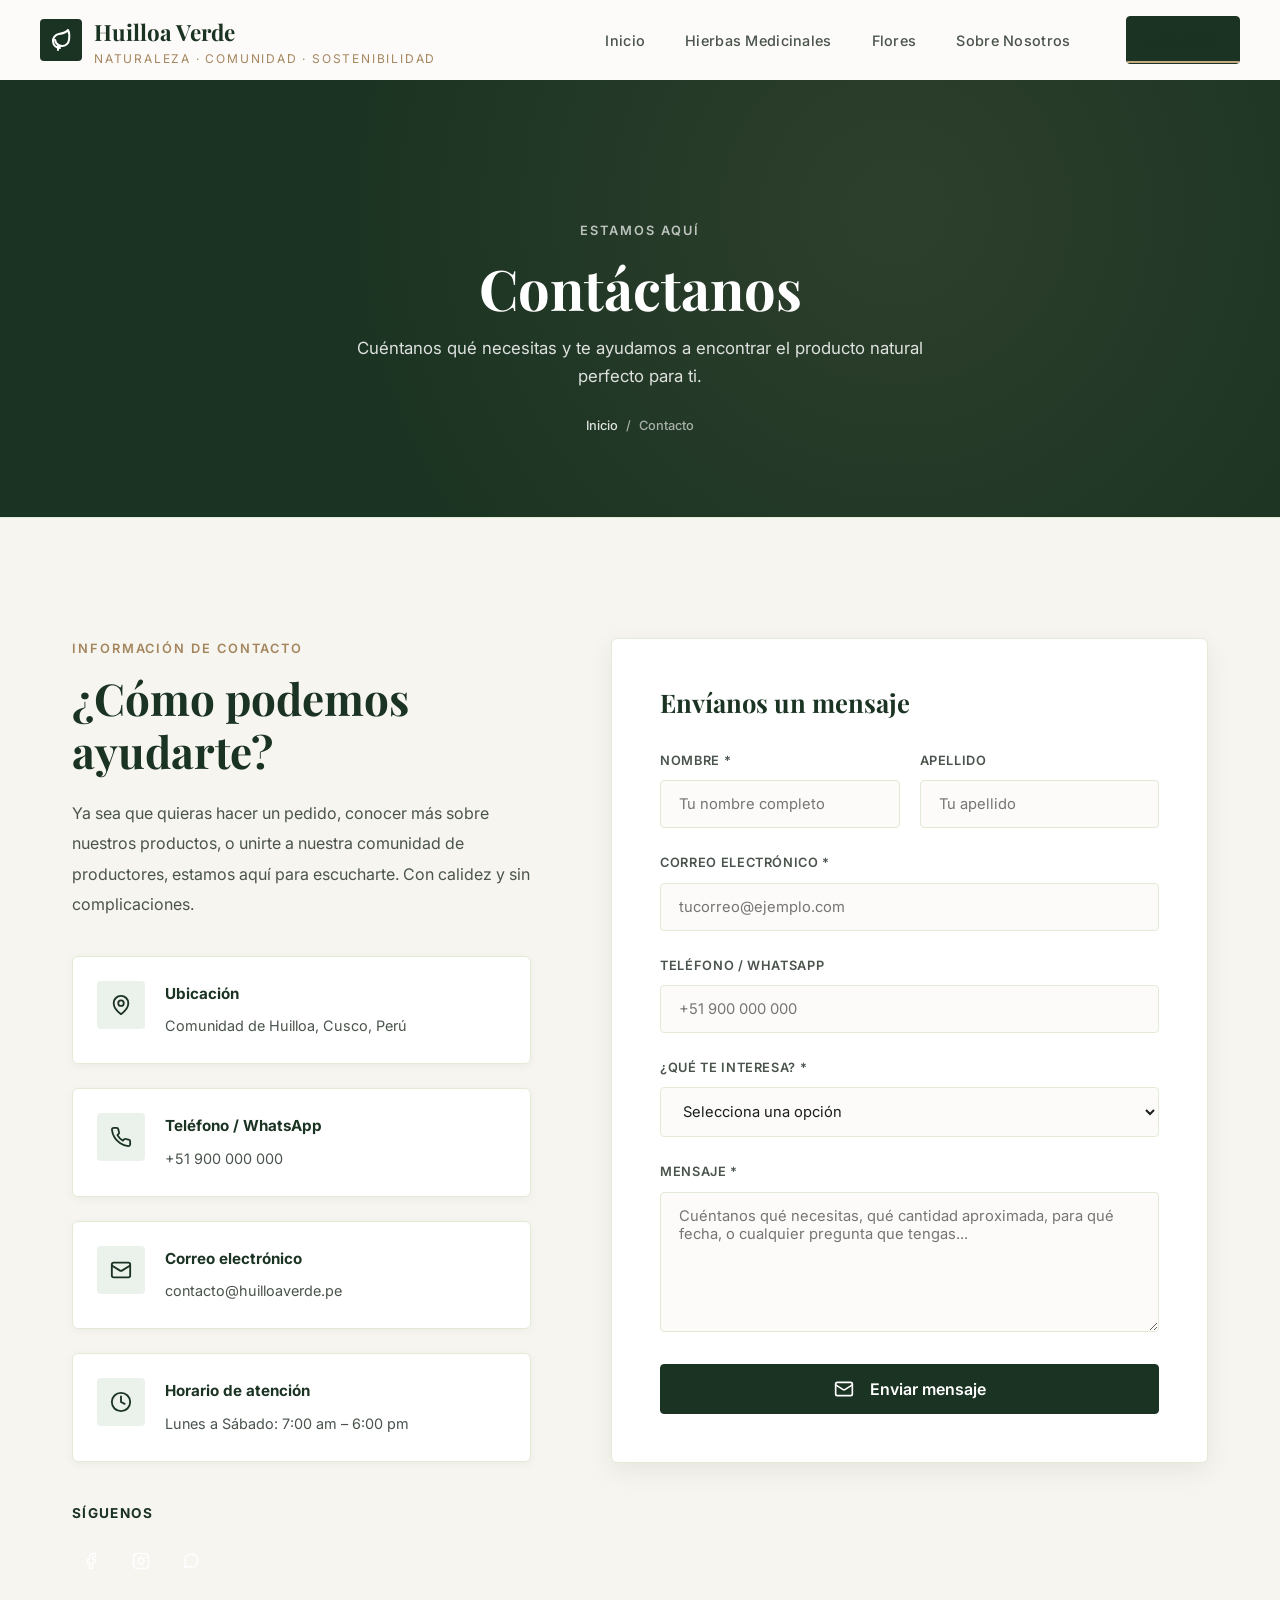
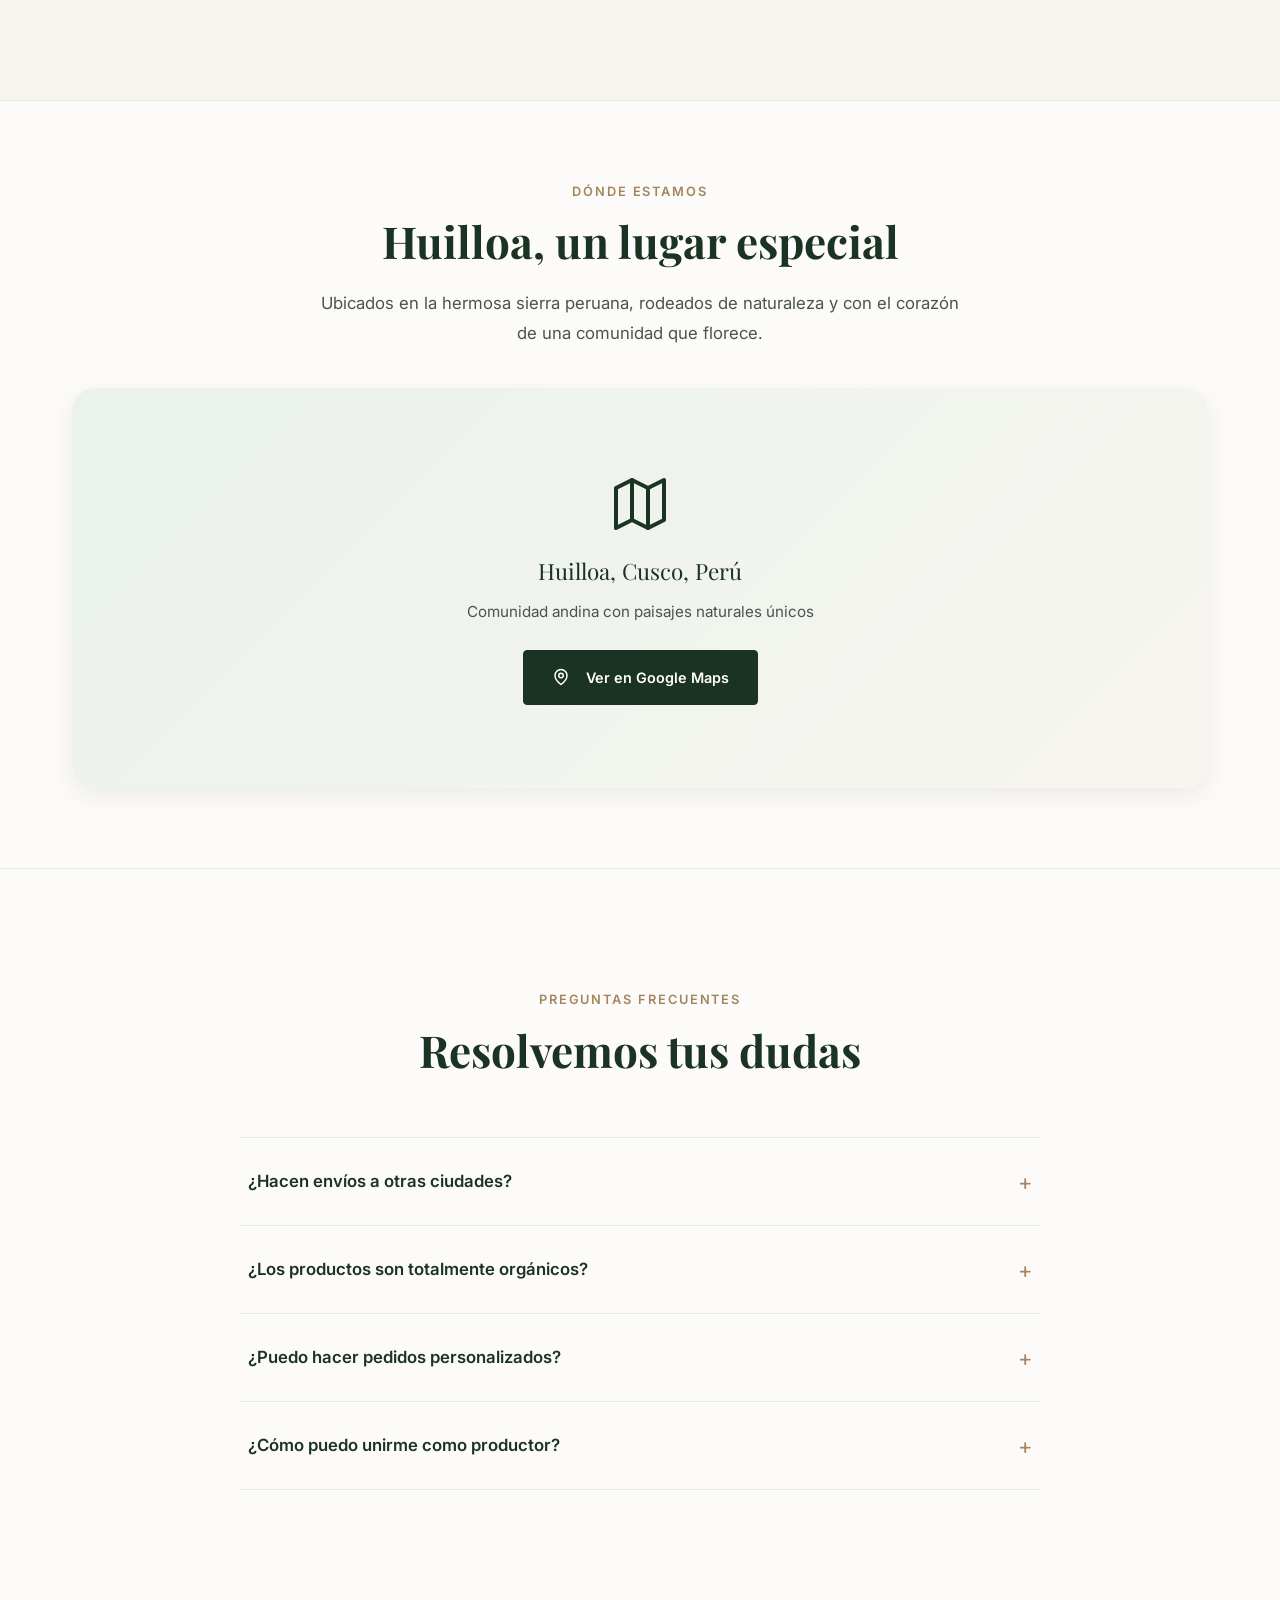
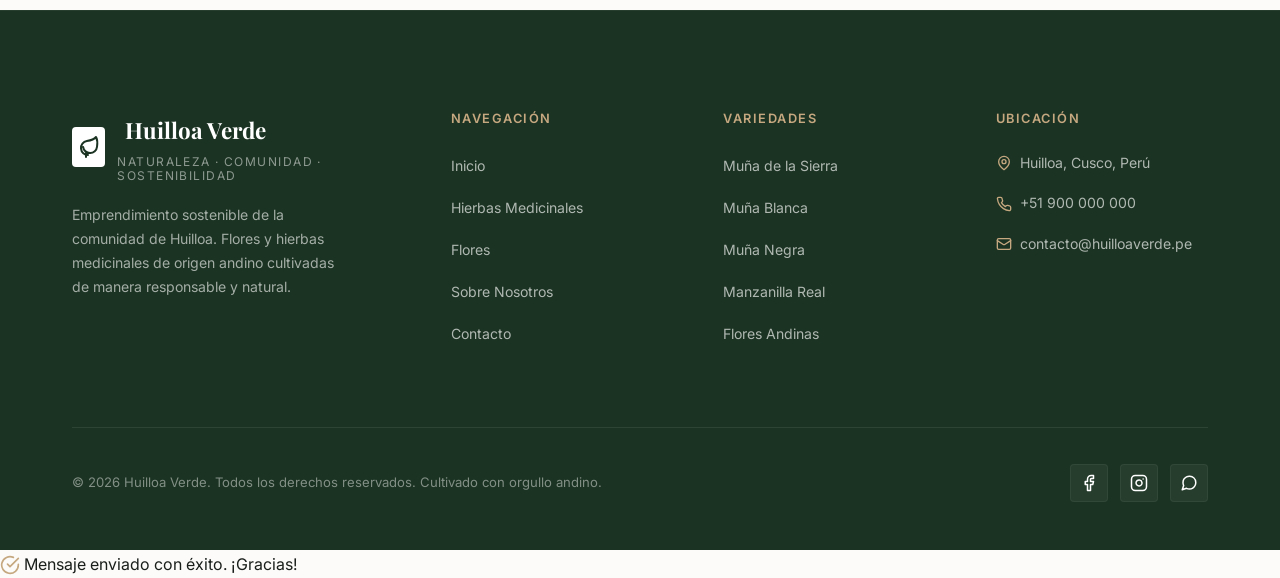
==== contacto.html @ 3f3f2d78 "Add files via upload" ====
<!DOCTYPE html>
<html lang="es">
<head>
  <meta charset="UTF-8">
  <meta name="viewport" content="width=device-width, initial-scale=1.0">
  <meta name="description" content="Contáctanos en Huilloa Verde. Realiza tu pedido de hierbas medicinales y flores frescas de la comunidad de Huilloa, Perú.">
  <title>Contacto | Huilloa Verde</title>
  <link rel="stylesheet" href="css/styles.css">
  <link rel="icon" href="data:image/svg+xml,<svg xmlns='http://www.w3.org/2000/svg' viewBox='0 0 24 24' fill='none' stroke='%231b3322' stroke-width='2' stroke-linecap='round' stroke-linejoin='round'><path d='M11 20A7 7 0 0 1 9.8 6.1C15.5 5 17 4.48 19 2c1 2 2 3.5 1 9.8a7 7 0 0 1-13.9.2'></path><path d='M9 22v-4h4'></path></svg>'>
  <style>
    .toast {
      position: fixed;
      bottom: 32px; right: 32px;
      background: var(--green-dark);
      color: white;
      padding: 16px 24px;
      border-radius: var(--radius-sm);
      box-shadow: var(--shadow-lg);
      font-weight: 700;
      z-index: 9999;
      transform: translateY(100px);
      opacity: 0;
      transition: all .4s cubic-bezier(.4,0,.2,1);
      display: flex;
      align-items: center;
      gap: 12px;
    }
    .toast.show { transform: translateY(0); opacity: 1; }
  </style>
</head>
<body>

  <!-- NAVBAR -->
  <nav class="navbar" id="navbar">
    <div class="nav-inner">
      <a href="index.html" class="nav-logo">
        <div class="logo-icon"><svg class="icon-svg" viewBox="0 0 24 24"><path d="M11 20A7 7 0 0 1 9.8 6.1C15.5 5 17 4.48 19 2c1 2 2 3.5 1 9.8a7 7 0 0 1-13.9.2"></path><path d="M9 22v-4h4"></path></svg></div>
        <div>
          <span class="logo-text">Huilloa Verde</span>
          <span class="logo-sub">Naturaleza · Comunidad · Sostenibilidad</span>
        </div>
      </a>
      <ul class="nav-links">
        <li><a href="index.html">Inicio</a></li>
        <li><a href="hierbas.html">Hierbas Medicinales</a></li>
        <li><a href="flores.html">Flores</a></li>
        <li><a href="nosotros.html">Sobre Nosotros</a></li>
        <li><a href="contacto.html" class="btn btn-primary nav-cta active">Contactar</a></li>
      </ul>
      <button class="hamburger" id="hamburger" aria-label="Abrir menú">
        <span></span><span></span><span></span>
      </button>
    </div>
  </nav>
  <div class="mobile-menu" id="mobileMenu">
    <a href="index.html" onclick="closeMobile()">Inicio</a>
    <a href="hierbas.html" onclick="closeMobile()">Hierbas Medicinales</a>
    <a href="flores.html" onclick="closeMobile()">Flores</a>
    <a href="nosotros.html" onclick="closeMobile()">Sobre Nosotros</a>
    <a href="contacto.html" onclick="closeMobile()">Contactar</a>
  </div>

  <!-- PAGE HERO -->
  <section class="page-hero">
    <div class="page-hero-content container">
      <span class="section-label" style="color:rgba(255,255,255,.7);justify-content:center;display:flex;">Estamos aquí</span>
      <h1>Contáctanos</h1>
      <p>Cuéntanos qué necesitas y te ayudamos a encontrar el producto natural perfecto para ti.</p>
      <div class="breadcrumb">
        <a href="index.html">Inicio</a>
        <span>/</span>
        <span>Contacto</span>
      </div>
    </div>
  </section>

  <!-- CONTACT -->
  <section class="contact-section">
    <div class="container">
      <div class="contact-grid">

        <!-- INFO -->
        <div class="fade-left">
          <span class="section-label">Información de contacto</span>
          <h2 class="section-title">¿Cómo podemos ayudarte?</h2>
          <p style="color:var(--text-mid);line-height:1.9;margin-bottom:36px;">Ya sea que quieras hacer un pedido, conocer más sobre nuestros productos, o unirte a nuestra comunidad de productores, estamos aquí para escucharte. Con calidez y sin complicaciones.</p>

          <div class="contact-items">
            <div class="contact-item">
              <div class="contact-item-icon">
                <svg class="icon-svg" viewBox="0 0 24 24" style="color: var(--green-dark);"><path d="M20 10c0 6-8 12-8 12s-8-6-8-12a8 8 0 0 1 16 0Z"></path><circle cx="12" cy="10" r="3"></circle></svg>
              </div>
              <div class="contact-item-text">
                <strong>Ubicación</strong>
                <span>Comunidad de Huilloa, Cusco, Perú</span>
              </div>
            </div>
            <div class="contact-item">
              <div class="contact-item-icon">
                <svg class="icon-svg" viewBox="0 0 24 24" style="color: var(--green-dark);"><path d="M22 16.92v3a2 2 0 0 1-2.18 2 19.79 19.79 0 0 1-8.63-3.07 19.5 19.5 0 0 1-6-6 19.79 19.79 0 0 1-3.07-8.67A2 2 0 0 1 4.11 2h3a2 2 0 0 1 2 1.72 12.84 12.84 0 0 0 .7 2.81 2 2 0 0 1-.45 2.11L8.09 9.91a16 16 0 0 0 6 6l1.27-1.27a2 2 0 0 1 2.11-.45 12.84 12.84 0 0 0 2.81.7A2 2 0 0 1 22 16.92z"></path></svg>
              </div>
              <div class="contact-item-text">
                <strong>Teléfono / WhatsApp</strong>
                <span>+51 900 000 000</span>
              </div>
            </div>
            <div class="contact-item">
              <div class="contact-item-icon">
                <svg class="icon-svg" viewBox="0 0 24 24" style="color: var(--green-dark);"><rect width="20" height="16" x="2" y="4" rx="2"></rect><path d="m22 7-8.97 5.7a1.94 1.94 0 0 1-2.06 0L2 7"></path></svg>
              </div>
              <div class="contact-item-text">
                <strong>Correo electrónico</strong>
                <span>contacto@huilloaverde.pe</span>
              </div>
            </div>
            <div class="contact-item">
              <div class="contact-item-icon">
                <svg class="icon-svg" viewBox="0 0 24 24" style="color: var(--green-dark);"><circle cx="12" cy="12" r="10"></circle><polyline points="12 6 12 12 16 14"></polyline></svg>
              </div>
              <div class="contact-item-text">
                <strong>Horario de atención</strong>
                <span>Lunes a Sábado: 7:00 am – 6:00 pm</span>
              </div>
            </div>
          </div>

          <!-- Social Media -->
          <div style="margin-top:40px;">
            <p style="font-weight:700;font-size:.85rem;letter-spacing:.1em;text-transform:uppercase;color:var(--green-dark);margin-bottom:16px;">Síguenos</p>
            <div style="display:flex;gap:12px;">
              <a href="#" class="social-btn" aria-label="Facebook">
                <svg class="icon-svg" viewBox="0 0 24 24"><path d="M18 2h-3a5 5 0 0 0-5 5v3H7v4h3v8h4v-8h3l1-4h-4V7a1 1 0 0 1 1-1h3z"></path></svg>
              </a>
              <a href="#" class="social-btn" aria-label="Instagram">
                <svg class="icon-svg" viewBox="0 0 24 24"><rect width="20" height="20" x="2" y="2" rx="5" ry="5"></rect><path d="M16 11.37A4 4 0 1 1 12.63 8 4 4 0 0 1 16 11.37z"></path><line x1="17.5" x2="17.51" y1="6.5" y2="6.5"></line></svg>
              </a>
              <a href="#" class="social-btn" aria-label="WhatsApp">
                <svg class="icon-svg" viewBox="0 0 24 24"><path d="M21 11.5a8.38 8.38 0 0 1-.9 3.8 8.5 8.5 0 0 1-7.6 4.7 8.38 8.38 0 0 1-3.8-.9L3 21l1.9-5.7a8.38 8.38 0 0 1-.9-3.8 8.5 8.5 0 0 1 4.7-7.6 8.38 8.38 0 0 1 3.8-.9h.5a8.48 8.48 0 0 1 8 8v.5z"></path></svg>
              </a>
            </div>
          </div>
        </div>

        <!-- FORM -->
        <div class="contact-form fade-right">
          <h3>Envíanos un mensaje</h3>
          <form id="contactForm" novalidate>
            <div class="form-row">
              <div class="form-group">
                <label for="nombre">Nombre *</label>
                <input type="text" id="nombre" name="nombre" placeholder="Tu nombre completo" required>
              </div>
              <div class="form-group">
                <label for="apellido">Apellido</label>
                <input type="text" id="apellido" name="apellido" placeholder="Tu apellido">
              </div>
            </div>
            <div class="form-group">
              <label for="email">Correo electrónico *</label>
              <input type="email" id="email" name="email" placeholder="tucorreo@ejemplo.com" required>
            </div>
            <div class="form-group">
              <label for="telefono">Teléfono / WhatsApp</label>
              <input type="tel" id="telefono" name="telefono" placeholder="+51 900 000 000">
            </div>
            <div class="form-group">
              <label for="interes">¿Qué te interesa? *</label>
              <select id="interes" name="interes" required>
                <option value="">Selecciona una opción</option>
                <option value="hierbas">Hierbas Medicinales</option>
                <option value="flores">Flores Frescas</option>
                <option value="ambos">Hierbas y Flores</option>
                <option value="comunidad">Unirme como productor</option>
                <option value="otro">Otro</option>
              </select>
            </div>
            <div class="form-group">
              <label for="mensaje">Mensaje *</label>
              <textarea id="mensaje" name="mensaje" placeholder="Cuéntanos qué necesitas, qué cantidad aproximada, para qué fecha, o cualquier pregunta que tengas..." required></textarea>
            </div>
            <button type="submit" class="btn btn-primary" id="submitBtn" style="width:100%;justify-content:center;font-size:1rem;gap:8px;">
              <svg class="icon-svg" viewBox="0 0 24 24" style="width:20px;height:20px;color:currentColor;"><rect width="20" height="16" x="2" y="4" rx="2"></rect><path d="m22 7-8.97 5.7a1.94 1.94 0 0 1-2.06 0L2 7"></path></svg>
              <span id="btnText">Enviar mensaje</span>
            </button>
          </form>
        </div>
      </div>
    </div>
  </section>

  <!-- MAP SECTION -->
  <section style="padding:80px 0;background:var(--cream);border-bottom:1px solid var(--border-light);">
    <div class="container">
      <div class="text-center fade-up" style="margin-bottom:40px;">
        <span class="section-label">Dónde estamos</span>
        <h2 class="section-title">Huilloa, un lugar especial</h2>
        <p class="section-subtitle">Ubicados en la hermosa sierra peruana, rodeados de naturaleza y con el corazón de una comunidad que florece.</p>
      </div>
      <div style="border-radius:var(--radius-lg);overflow:hidden;box-shadow:var(--shadow-md);position:relative;" class="fade-up">
        <div style="background:linear-gradient(135deg,var(--green-pale),var(--beige));height:400px;display:flex;align-items:center;justify-content:center;flex-direction:column;gap:16px;">
          <div style="color:var(--green-dark);display:flex;align-items:center;justify-content:center;">
            <svg class="icon-svg" viewBox="0 0 24 24" style="width:64px;height:64px;stroke-width:1.5;"><polygon points="3 6 9 3 15 6 21 3 21 18 15 21 9 18 3 21"></polygon><line x1="9" x2="9" y1="3" y2="18"></line><line x1="15" x2="15" y1="6" y2="21"></line></svg>
          </div>
          <div style="text-align:center;">
            <p style="font-family:'Playfair Display',serif;font-size:1.4rem;color:var(--green-dark);margin-bottom:8px;">Huilloa, Cusco, Perú</p>
            <p style="color:var(--text-mid);font-size:.95rem;">Comunidad andina con paisajes naturales únicos</p>
          </div>
          <a href="https://maps.google.com/?q=Huilloa+Peru" target="_blank" rel="noopener noreferrer" class="btn btn-primary" style="margin-top:8px;gap:8px;">
            <svg class="icon-svg" viewBox="0 0 24 24" style="width:18px;height:18px;"><path d="M20 10c0 6-8 12-8 12s-8-6-8-12a8 8 0 0 1 16 0Z"></path><circle cx="12" cy="10" r="3"></circle></svg>
            <span>Ver en Google Maps</span>
          </a>
        </div>
      </div>
    </div>
  </section>

  <!-- FAQ ACCORDION -->
  <section class="faq-section" id="faq">
    <div class="container">
      <div class="text-center fade-up">
        <span class="section-label">Preguntas frecuentes</span>
        <h2 class="section-title">Resolvemos tus dudas</h2>
      </div>
      <div class="faq-container">
        <details class="faq-item fade-up delay-1">
          <summary>¿Hacen envíos a otras ciudades?</summary>
          <div class="faq-content">
            <p>Sí, realizamos envíos a las principales ciudades del país. Los tiempos y costos de envío varían según la ubicación. Contáctanos para coordinar.</p>
          </div>
        </details>
        <details class="faq-item fade-up delay-2">
          <summary>¿Los productos son totalmente orgánicos?</summary>
          <div class="faq-content">
            <p>Todos nuestros productos se cultivan sin pesticidas ni agroquímicos. Usamos métodos artesanales y naturales, siguiendo las tradiciones andinas.</p>
          </div>
        </details>
        <details class="faq-item fade-up delay-3">
          <summary>¿Puedo hacer pedidos personalizados?</summary>
          <div class="faq-content">
            <p>¡Por supuesto! Podemos preparar combinaciones especiales de hierbas o arreglos florales a pedido. Solo escríbenos con tiempo suficiente y lo coordinamos.</p>
          </div>
        </details>
        <details class="faq-item fade-up delay-1">
          <summary>¿Cómo puedo unirme como productor?</summary>
          <div class="faq-content">
            <p>Si eres de Huilloa o comunidades cercanas y deseas unirte, contáctanos a través del formulario o por WhatsApp. Siempre estamos abiertos a crecer en comunidad.</p>
          </div>
        </details>
      </div>
    </div>
  </section>

  <!-- ===== FOOTER ===== -->
  <footer>
    <div class="container">
      <div class="footer-grid">
        <div class="footer-brand">
          <div class="nav-logo">
            <div class="logo-icon"><svg class="icon-svg" viewBox="0 0 24 24"><path d="M11 20A7 7 0 0 1 9.8 6.1C15.5 5 17 4.48 19 2c1 2 2 3.5 1 9.8a7 7 0 0 1-13.9.2"></path><path d="M9 22v-4h4"></path></svg></div>
            <div>
              <span class="logo-text">Huilloa Verde</span>
              <span class="logo-sub">Naturaleza · Comunidad · Sostenibilidad</span>
            </div>
          </div>
          <p>Emprendimiento sostenible de la comunidad de Huilloa. Flores y hierbas medicinales de origen andino cultivadas de manera responsable y natural.</p>
        </div>
        <div class="footer-col">
          <h4>Navegación</h4>
          <ul>
            <li><a href="index.html">Inicio</a></li>
            <li><a href="hierbas.html">Hierbas Medicinales</a></li>
            <li><a href="flores.html">Flores</a></li>
            <li><a href="nosotros.html">Sobre Nosotros</a></li>
            <li><a href="contacto.html">Contacto</a></li>
          </ul>
        </div>
        <div class="footer-col">
          <h4>Variedades</h4>
          <ul>
            <li><a href="hierbas.html">Muña de la Sierra</a></li>
            <li><a href="hierbas.html">Muña Blanca</a></li>
            <li><a href="hierbas.html">Muña Negra</a></li>
            <li><a href="hierbas.html">Manzanilla Real</a></li>
            <li><a href="flores.html">Flores Andinas</a></li>
          </ul>
        </div>
        <div class="footer-col">
          <h4>Ubicación</h4>
          <ul style="gap: 16px;">
            <li style="display: flex; align-items: center; gap: 8px;"><svg class="icon-svg" viewBox="0 0 24 24" style="width:16px;height:16px;color:var(--gold);"><path d="M20 10c0 6-8 12-8 12s-8-6-8-12a8 8 0 0 1 16 0Z"></path><circle cx="12" cy="10" r="3"></circle></svg> <a href="#">Huilloa, Cusco, Perú</a></li>
            <li style="display: flex; align-items: center; gap: 8px;"><svg class="icon-svg" viewBox="0 0 24 24" style="width:16px;height:16px;color:var(--gold);"><path d="M22 16.92v3a2 2 0 0 1-2.18 2 19.79 19.79 0 0 1-8.63-3.07 19.5 19.5 0 0 1-6-6 19.79 19.79 0 0 1-3.07-8.67A2 2 0 0 1 4.11 2h3a2 2 0 0 1 2 1.72 12.84 12.84 0 0 0 .7 2.81 2 2 0 0 1-.45 2.11L8.09 9.91a16 16 0 0 0 6 6l1.27-1.27a2 2 0 0 1 2.11-.45 12.84 12.84 0 0 0 2.81.7A2 2 0 0 1 22 16.92z"></path></svg> <a href="tel:+51900000000">+51 900 000 000</a></li>
            <li style="display: flex; align-items: center; gap: 8px;"><svg class="icon-svg" viewBox="0 0 24 24" style="width:16px;height:16px;color:var(--gold);"><rect width="20" height="16" x="2" y="4" rx="2"></rect><path d="m22 7-8.97 5.7a1.94 1.94 0 0 1-2.06 0L2 7"></path></svg> <a href="mailto:contacto@huilloaverde.pe">contacto@huilloaverde.pe</a></li>
          </ul>
        </div>
      </div>
      <div class="footer-bottom">
        <p>© 2026 Huilloa Verde. Todos los derechos reservados. Cultivado con orgullo andino.</p>
        <div class="footer-social">
          <a href="#" class="social-btn" aria-label="Facebook">
            <svg class="icon-svg" viewBox="0 0 24 24"><path d="M18 2h-3a5 5 0 0 0-5 5v3H7v4h3v8h4v-8h3l1-4h-4V7a1 1 0 0 1 1-1h3z"></path></svg>
          </a>
          <a href="#" class="social-btn" aria-label="Instagram">
            <svg class="icon-svg" viewBox="0 0 24 24"><rect width="20" height="20" x="2" y="2" rx="5" ry="5"></rect><path d="M16 11.37A4 4 0 1 1 12.63 8 4 4 0 0 1 16 11.37z"></path><line x1="17.5" x2="17.51" y1="6.5" y2="6.5"></line></svg>
          </a>
          <a href="#" class="social-btn" aria-label="WhatsApp">
            <svg class="icon-svg" viewBox="0 0 24 24"><path d="M21 11.5a8.38 8.38 0 0 1-.9 3.8 8.5 8.5 0 0 1-7.6 4.7 8.38 8.38 0 0 1-3.8-.9L3 21l1.9-5.7a8.38 8.38 0 0 1-.9-3.8 8.5 8.5 0 0 1 4.7-7.6 8.38 8.38 0 0 1 3.8-.9h.5a8.48 8.48 0 0 1 8 8v.5z"></path></svg>
          </a>
        </div>
      </div>
    </div>
  </footer>

  <!-- Toast notification -->
  <div class="toast" id="toast">
    <svg class="icon-svg" viewBox="0 0 24 24" style="width:20px;height:20px;color:var(--gold);"><path d="M22 11.08V12a10 10 0 1 1-5.93-9.14"></path><polyline points="22 4 12 14.01 9 11.01"></polyline></svg>
    <span>Mensaje enviado con éxito. ¡Gracias!</span>
  </div>

  <script src="js/main.js"></script>
</body>
</html>
---- css/styles.css ----
/* =============================
   HUILLOA VERDE - GLOBAL STYLES
   ============================= */

@import url('https://fonts.googleapis.com/css2?family=Playfair+Display:ital,wght@0,400;0,600;0,700;1,400&family=Inter:wght@300;400;500;600;700&family=Dancing+Script:wght@600&display=swap');

/* ---------- VARIABLES ---------- */
:root {
  --green-dark:    #1b3322; /* Verde Bosque Andino Profundo */
  --green-mid:     #2c5234; /* Verde Orgánico */
  --green-light:   #497c55; /* Verde Suave */
  --green-pale:    #eaf2eb; /* Fondo de Acentos */
  --gold:          #c5a880; /* Dorado Premium */
  --gold-dark:     #a4865e;
  --beige:         #f7f5f0; /* Fondo Natural */
  --cream:         #fdfbf9; /* Fondo Principal */
  --white:         #ffffff;
  --text-dark:     #1a1f1b; /* Texto Principal */
  --text-mid:      #4a544c; /* Texto Secundario */
  --text-light:    #7b877e;
  --border-light:  #e3ebd7; /* Bordes finos y sutiles */
  --shadow-sm:     0 2px 8px rgba(27,51,34,.05);
  --shadow-md:     0 8px 24px rgba(27,51,34,.08);
  --shadow-lg:     0 16px 40px rgba(27,51,34,.12);
  --radius-sm:     6px;
  --radius-md:     12px;
  --radius-lg:     24px;
  --transition:    all .3s cubic-bezier(.25,.8,.25,1);
}

/* ---------- RESET ---------- */
*, *::before, *::after { box-sizing: border-box; margin: 0; padding: 0; }
html { scroll-behavior: smooth; }
body {
  font-family: 'Inter', sans-serif;
  color: var(--text-dark);
  background: var(--cream);
  line-height: 1.75;
  overflow-x: hidden;
  -webkit-font-smoothing: antialiased;
}
img { max-width: 100%; height: auto; display: block; }
a { text-decoration: none; color: inherit; }
ul { list-style: none; }

/* ---------- TYPOGRAPHY ---------- */
h1, h2, h3, h4 {
  font-family: 'Playfair Display', serif;
  font-weight: 700;
  line-height: 1.2;
  color: var(--green-dark);
}
.script { font-family: 'Dancing Script', cursive; }

/* ---------- UTILITY ---------- */
.container {
  max-width: 1200px;
  margin: 0 auto;
  padding: 0 32px;
}
.section-label {
  font-family: 'Inter', sans-serif;
  font-weight: 600;
  font-size: .8rem;
  letter-spacing: .15em;
  text-transform: uppercase;
  color: var(--gold-dark);
  display: block;
  margin-bottom: 12px;
}
.section-title {
  font-size: clamp(2rem, 3.8vw, 2.75rem);
  color: var(--green-dark);
  margin-bottom: 20px;
  font-weight: 700;
}
.section-subtitle {
  font-size: 1.05rem;
  color: var(--text-mid);
  max-width: 650px;
  line-height: 1.8;
}
.text-center { text-align: center; }
.text-center .section-subtitle { margin: 0 auto; }

/* ---- BUTTONS ---- */
.btn {
  display: inline-flex;
  align-items: center;
  gap: 10px;
  padding: 14px 28px;
  border-radius: 4px; /* Botones más rectangulares y profesionales estilo jw.org y marcas premium */
  font-family: 'Inter', sans-serif;
  font-weight: 600;
  font-size: .9rem;
  cursor: pointer;
  border: none;
  transition: var(--transition);
}
.btn-primary {
  background: var(--green-dark);
  color: var(--white);
  border: 1px solid var(--green-dark);
}
.btn-primary:hover {
  background: var(--green-mid);
  border-color: var(--green-mid);
  transform: translateY(-1px);
  box-shadow: var(--shadow-md);
}
.btn-outline {
  background: transparent;
  color: var(--green-dark);
  border: 1.5px solid var(--green-dark);
}
.btn-outline:hover {
  background: var(--green-dark);
  color: var(--white);
  transform: translateY(-1px);
}
.btn-earth {
  background: var(--gold);
  color: var(--white);
  border: 1px solid var(--gold);
}
.btn-earth:hover {
  background: var(--gold-dark);
  border-color: var(--gold-dark);
  transform: translateY(-1px);
  box-shadow: var(--shadow-md);
}

/* ---- NAVBAR ---- */
.navbar {
  position: fixed;
  top: 0; left: 0; right: 0;
  z-index: 1000;
  padding: 0 32px;
  background: var(--white);
  border-bottom: 1px solid var(--border-light);
  transition: var(--transition);
}
.navbar.scrolled {
  background: rgba(255,255,255,.98);
  backdrop-filter: blur(12px);
  box-shadow: var(--shadow-sm);
}
.nav-inner {
  max-width: 1200px;
  margin: 0 auto;
  display: flex;
  align-items: center;
  justify-content: space-between;
  height: 80px;
}
.nav-logo {
  display: flex;
  align-items: center;
  gap: 12px;
}
.nav-logo .logo-icon {
  width: 42px;
  height: 42px;
  background: var(--green-dark);
  border-radius: 4px; /* Logotipo institucional cuadrado estilizado */
  display: flex;
  align-items: center;
  justify-content: center;
  font-size: 1.25rem;
  color: var(--white);
}
.nav-logo .logo-text {
  font-family: 'Playfair Display', serif;
  font-size: 1.4rem;
  color: var(--green-dark);
  font-weight: 700;
}
.nav-logo .logo-sub {
  font-family: 'Inter', sans-serif;
  font-size: .75rem;
  color: var(--gold-dark);
  letter-spacing: .15em;
  text-transform: uppercase;
  display: block;
  line-height: 1.2;
}
.nav-links {
  display: flex;
  gap: 40px;
  align-items: center;
}
.nav-links a {
  font-weight: 500;
  font-size: .9rem;
  letter-spacing: .02em;
  color: var(--text-mid);
  position: relative;
  transition: var(--transition);
  padding: 8px 0;
}
.nav-links a::after {
  content: '';
  position: absolute;
  bottom: 0; left: 0;
  width: 0; height: 2px;
  background: var(--gold);
  transition: width .25s ease;
}
.nav-links a:hover, .nav-links a.active { color: var(--green-dark); }
.nav-links a:hover::after, .nav-links a.active::after { width: 100%; }
.nav-cta {
  margin-left: 16px;
  padding: 10px 20px !important;
  border-radius: 4px !important;
}

/* Hamburger */
.hamburger {
  display: none;
  flex-direction: column;
  gap: 6px;
  cursor: pointer;
  padding: 8px;
  background: none;
  border: none;
}
.hamburger span {
  width: 24px; height: 2px;
  background: var(--green-dark);
  border-radius: 1px;
  transition: var(--transition);
  display: block;
}
.hamburger.open span:nth-child(1) { transform: rotate(45deg) translate(5px, 5px); }
.hamburger.open span:nth-child(2) { opacity: 0; }
.hamburger.open span:nth-child(3) { transform: rotate(-45deg) translate(6px, -6px); }

/* Mobile menu */
.mobile-menu {
  display: none;
  position: fixed;
  top: 80px; left: 0; right: 0; bottom: 0;
  z-index: 999;
  background: var(--white);
  border-top: 1px solid var(--border-light);
  flex-direction: column;
  align-items: center;
  justify-content: flex-start;
  padding-top: 60px;
  gap: 32px;
}
.mobile-menu.open { display: flex; }
.mobile-menu a {
  font-family: 'Playfair Display', serif;
  font-size: 1.8rem;
  color: var(--green-dark);
  font-weight: 700;
  transition: var(--transition);
}
.mobile-menu a:hover { color: var(--gold); }

/* ---- HERO ---- */
.hero {
  min-height: 90vh;
  position: relative;
  display: flex;
  align-items: center;
  overflow: hidden;
  padding-top: 80px;
}
.hero-bg {
  position: absolute;
  inset: 0;
  background-image: url('../img/hero_flowers_1779220519580.png');
  background-size: cover;
  background-position: center;
  z-index: 0;
}
.hero-overlay {
  position: absolute;
  inset: 0;
  background: linear-gradient(
    90deg,
    rgba(27,51,34,.9) 0%,
    rgba(27,51,34,.7) 50%,
    rgba(27,51,34,.4) 100%
  );
  z-index: 1;
}
.hero-content {
  position: relative;
  z-index: 2;
  max-width: 680px;
  padding: 80px 24px;
  margin: 0 auto 0 calc((100vw - 1200px) / 2 + 32px);
}
.hero-badge {
  display: inline-flex;
  align-items: center;
  gap: 8px;
  background: rgba(255,255,255,.1);
  backdrop-filter: blur(8px);
  border: 1px solid rgba(255,255,255,.2);
  border-radius: 4px; /* Bordes rectos estilizados */
  padding: 8px 16px;
  font-size: .75rem;
  font-weight: 600;
  letter-spacing: .15em;
  text-transform: uppercase;
  color: var(--white);
  margin-bottom: 24px;
}
.hero-title {
  font-size: clamp(2.5rem, 5.5vw, 4rem);
  color: var(--white);
  margin-bottom: 24px;
  font-weight: 700;
  line-height: 1.15;
}
.hero-title em { font-style: italic; color: var(--gold); }
.hero-desc {
  font-size: 1.1rem;
  color: rgba(255,255,255,.9);
  margin-bottom: 36px;
  max-width: 520px;
  line-height: 1.8;
}
.hero-actions { display: flex; gap: 16px; flex-wrap: wrap; }
.hero-scroll {
  position: absolute;
  bottom: 32px; left: 50%;
  transform: translateX(-50%);
  z-index: 2;
  display: flex;
  flex-direction: column;
  align-items: center;
  gap: 8px;
  color: rgba(255,255,255,.6);
  font-size: .75rem;
  letter-spacing: .15em;
  text-transform: uppercase;
  animation: bounce 2s infinite;
}
.hero-scroll::after {
  content: '';
  width: 1px;
  height: 40px;
  background: linear-gradient(to bottom, rgba(255,255,255,.6), transparent);
}
@keyframes bounce {
  0%, 100% { transform: translateX(-50%) translateY(0); }
  50% { transform: translateX(-50%) translateY(6px); }
}

/* ---- FEATURE CARDS (Home) ---- */
.features {
  padding: 120px 0;
  background: var(--cream);
}
.features-grid {
  display: grid;
  grid-template-columns: repeat(3, 1fr);
  gap: 32px;
  margin-top: 60px;
}
.feature-card {
  background: var(--white);
  border-radius: var(--radius-sm);
  padding: 48px 36px;
  border: 1px solid var(--border-light);
  box-shadow: var(--shadow-sm);
  transition: var(--transition);
  position: relative;
  overflow: hidden;
  cursor: pointer;
}
.feature-card::before {
  content: '';
  position: absolute;
  top: 0; left: 0; right: 0;
  height: 4px;
  background: var(--gold);
  opacity: 0;
  transition: var(--transition);
}
.feature-card:hover {
  transform: translateY(-4px);
  box-shadow: var(--shadow-md);
  border-color: var(--gold);
}
.feature-card:hover::before { opacity: 1; }
.feature-icon {
  width: 56px; height: 56px;
  background: var(--green-pale);
  border-radius: 4px;
  display: flex;
  align-items: center;
  justify-content: center;
  font-size: 1.5rem;
  color: var(--green-dark);
  margin-bottom: 28px;
}
.feature-card h3 {
  font-size: 1.35rem;
  color: var(--green-dark);
  margin-bottom: 14px;
  font-weight: 700;
}
.feature-card p {
  color: var(--text-mid);
  font-size: .92rem;
  line-height: 1.75;
}
.feature-link {
  display: inline-flex;
  align-items: center;
  gap: 8px;
  margin-top: 24px;
  font-weight: 600;
  font-size: .88rem;
  color: var(--green-mid);
  transition: var(--transition);
}
.feature-link:hover {
  color: var(--green-dark);
  transform: translateX(4px);
}

/* ---- STORY SECTION ---- */
.story {
  padding: 120px 0;
  background: var(--beige);
  border-top: 1px solid var(--border-light);
  border-bottom: 1px solid var(--border-light);
}
.story-grid {
  display: grid;
  grid-template-columns: 1fr 1fr;
  gap: 80px;
  align-items: center;
}
.story-image {
  position: relative;
  border-radius: var(--radius-sm);
  overflow: hidden;
  box-shadow: var(--shadow-md);
  border: 1px solid var(--border-light);
}
.story-image img {
  width: 100%;
  height: 500px;
  object-fit: cover;
  transition: transform .6s ease;
}
.story-image:hover img { transform: scale(1.03); }
.story-badge {
  position: absolute;
  bottom: 24px; right: 24px;
  background: var(--white);
  border-radius: 4px;
  padding: 16px 24px;
  box-shadow: var(--shadow-md);
  border-left: 4px solid var(--gold);
}
.story-badge .number {
  font-family: 'Playfair Display', serif;
  font-size: 2.2rem;
  color: var(--green-dark);
  font-weight: 700;
  display: block;
  line-height: 1;
}
.story-badge .label {
  font-family: 'Inter', sans-serif;
  font-size: .75rem;
  color: var(--text-mid);
  letter-spacing: .05em;
  font-weight: 500;
}
.story-text blockquote {
  font-family: 'Playfair Display', serif;
  font-style: italic;
  font-size: 1.3rem;
  color: var(--green-dark);
  border-left: 3px solid var(--gold);
  padding-left: 24px;
  margin: 32px 0;
  line-height: 1.8;
}
.story-text p { color: var(--text-mid); line-height: 1.8; margin-bottom: 20px; font-size: .95rem; }

/* ---- STATS ---- */
.stats {
  padding: 100px 0;
  background: var(--green-dark);
  color: var(--white);
  position: relative;
  overflow: hidden;
}
.stats-grid {
  display: grid;
  grid-template-columns: repeat(4, 1fr);
  gap: 40px;
  text-align: center;
  position: relative;
  z-index: 1;
}
.stat-item {
  border-right: 1px solid rgba(255,255,255,.1);
}
.stat-item:last-child {
  border-right: none;
}
.stat-number {
  font-family: 'Playfair Display', serif;
  font-size: 3.5rem;
  color: var(--gold);
  font-weight: 700;
  display: block;
  line-height: 1;
  margin-bottom: 12px;
}
.stat-label {
  color: rgba(255,255,255,.8);
  font-size: .85rem;
  letter-spacing: .1em;
  text-transform: uppercase;
  font-weight: 500;
}

/* ---- PRODUCTS PREVIEW ---- */
.products-preview {
  padding: 120px 0;
  background: var(--cream);
}
.products-grid {
  display: grid;
  grid-template-columns: repeat(3, 1fr);
  gap: 32px;
  margin-top: 60px;
}
.product-card {
  border-radius: var(--radius-sm);
  overflow: hidden;
  border: 1px solid var(--border-light);
  background: var(--white);
  box-shadow: var(--shadow-sm);
  transition: var(--transition);
}
.product-card:hover {
  transform: translateY(-4px);
  box-shadow: var(--shadow-md);
  border-color: var(--gold);
}
.product-img {
  height: 250px;
  overflow: hidden;
  position: relative;
}
.product-img img { width: 100%; height: 100%; object-fit: cover; transition: transform .5s ease; }
.product-card:hover .product-img img { transform: scale(1.04); }
.product-tag {
  position: absolute;
  top: 16px; left: 16px;
  background: var(--green-dark);
  color: var(--white);
  border-radius: 2px;
  padding: 6px 14px;
  font-size: .7rem;
  font-weight: 600;
  letter-spacing: .1em;
  text-transform: uppercase;
}
.product-info { padding: 32px; }
.product-info h3 { font-size: 1.3rem; color: var(--green-dark); margin-bottom: 12px; font-weight: 700; }
.product-info p { color: var(--text-mid); font-size: .92rem; line-height: 1.75; }

/* ---- PAGE HERO (inner pages) ---- */
.page-hero {
  padding: 140px 0 80px;
  background: var(--green-dark);
  text-align: center;
  position: relative;
  overflow: hidden;
  border-bottom: 1px solid var(--border-light);
}
.page-hero::before {
  content: '';
  position: absolute;
  inset: 0;
  background: radial-gradient(circle at 70% 30%, rgba(197, 168, 128, 0.15) 0%, transparent 60%);
  opacity: .7;
}
.page-hero-content { position: relative; z-index: 1; }
.page-hero h1 {
  font-size: clamp(2.2rem, 4.5vw, 3.5rem);
  color: var(--white);
  margin-bottom: 12px;
  font-weight: 700;
}
.page-hero p { color: rgba(255,255,255,.85); font-size: 1.05rem; max-width: 580px; margin: 0 auto; line-height: 1.7; }
.breadcrumb {
  display: flex;
  justify-content: center;
  gap: 8px;
  margin-top: 24px;
  font-size: .8rem;
  font-family: 'Inter', sans-serif;
  color: rgba(255,255,255,.6);
  font-weight: 500;
}
.breadcrumb a { color: rgba(255,255,255,.85); transition: var(--transition); }
.breadcrumb a:hover { color: var(--gold); }

/* ---- HERB CATALOG ---- */
.catalog { padding: 120px 0; background: var(--cream); }
.herb-grid {
  display: grid;
  grid-template-columns: repeat(2, 1fr);
  gap: 32px;
  margin-top: 60px;
}
.herb-card {
  background: var(--white);
  border-radius: var(--radius-sm);
  display: grid;
  grid-template-columns: 220px 1fr;
  overflow: hidden;
  border: 1px solid var(--border-light);
  box-shadow: var(--shadow-sm);
  transition: var(--transition);
}
.herb-card:hover { transform: translateY(-4px); box-shadow: var(--shadow-md); border-color: var(--gold); }
.herb-card-img {
  height: 100%;
  min-height: 240px;
  overflow: hidden;
  border-right: 1px solid var(--border-light);
}
.herb-card-img img { width: 100%; height: 100%; object-fit: cover; transition: transform .5s ease; }
.herb-card:hover .herb-card-img img { transform: scale(1.04); }
.herb-card-body { padding: 32px; display: flex; flex-direction: column; justify-content: space-between; }
.herb-name {
  font-size: 1.3rem;
  color: var(--green-dark);
  margin-bottom: 4px;
  font-weight: 700;
}
.herb-scientific {
  font-style: italic;
  color: var(--text-light);
  font-size: .82rem;
  margin-bottom: 16px;
  display: block;
}
.herb-card-body p { color: var(--text-mid); font-size: .9rem; line-height: 1.75; margin-bottom: 20px; }
.herb-benefits { display: flex; flex-wrap: wrap; gap: 8px; }
.herb-tag {
  background: var(--green-pale);
  color: var(--green-dark);
  border-radius: 2px;
  padding: 4px 10px;
  font-size: .72rem;
  font-weight: 600;
  letter-spacing: .02em;
  text-transform: uppercase;
}

/* ---- FLOWERS GALLERY ---- */
.flowers-section { padding: 120px 0; background: var(--beige); border-top: 1px solid var(--border-light); }
.flowers-intro { max-width: 680px; margin: 0 auto 60px; text-align: center; }
.gallery-grid {
  display: grid;
  grid-template-columns: repeat(3, 1fr);
  grid-template-rows: auto;
  gap: 24px;
}
.gallery-item {
  border-radius: var(--radius-sm);
  overflow: hidden;
  position: relative;
  cursor: pointer;
  border: 1px solid var(--border-light);
  box-shadow: var(--shadow-sm);
}
.gallery-item.tall { grid-row: span 2; }
.gallery-item img { width: 100%; height: 100%; object-fit: cover; transition: transform .5s ease; }
.gallery-item:hover img { transform: scale(1.03); }
.gallery-overlay {
  position: absolute;
  inset: 0;
  background: linear-gradient(to top, rgba(27,51,34,.9) 0%, transparent 70%);
  opacity: 0;
  transition: var(--transition);
  display: flex;
  align-items: flex-end;
  padding: 28px;
}
.gallery-item:hover .gallery-overlay { opacity: 1; }
.gallery-overlay h3 { color: var(--white); font-size: 1.25rem; font-weight: 700; margin-bottom: 4px; }
.gallery-overlay p { color: var(--gold); font-size: .8rem; font-weight: 500; }

.flower-cards { display: grid; grid-template-columns: repeat(3, 1fr); gap: 32px; margin-top: 60px; }
.flower-card {
  background: var(--white);
  border-radius: var(--radius-sm);
  overflow: hidden;
  border: 1px solid var(--border-light);
  box-shadow: var(--shadow-sm);
  transition: var(--transition);
}
.flower-card:hover { transform: translateY(-4px); box-shadow: var(--shadow-md); border-color: var(--gold); }
.flower-card-img { height: 260px; overflow: hidden; border-bottom: 1px solid var(--border-light); }
.flower-card-img img { width: 100%; height: 100%; object-fit: cover; transition: transform .5s ease; }
.flower-card:hover .flower-card-img img { transform: scale(1.04); }
.flower-card-body { padding: 32px; }
.flower-card-body h3 { font-size: 1.25rem; color: var(--green-dark); margin-bottom: 8px; font-weight: 700; }
.flower-card-body p { color: var(--text-mid); font-size: .9rem; line-height: 1.7; margin-bottom: 20px; }
.flower-season {
  display: flex;
  align-items: center;
  gap: 8px;
  font-size: .8rem;
  color: var(--gold-dark);
  font-weight: 600;
  text-transform: uppercase;
  letter-spacing: .05em;
}

/* ---- ABOUT PAGE ---- */
.about-mission {
  padding: 120px 0;
  background: var(--cream);
}
.about-grid {
  display: grid;
  grid-template-columns: 1fr 1fr;
  gap: 80px;
  align-items: center;
}
.about-image {
  border-radius: var(--radius-sm);
  overflow: hidden;
  box-shadow: var(--shadow-md);
  border: 1px solid var(--border-light);
}
.about-image img { width: 100%; height: 520px; object-fit: cover; }
.about-values { padding: 120px 0; background: var(--beige); border-top: 1px solid var(--border-light); border-bottom: 1px solid var(--border-light); }
.values-grid {
  display: grid;
  grid-template-columns: repeat(3, 1fr);
  gap: 32px;
  margin-top: 60px;
}
.value-card {
  background: var(--white);
  border-radius: var(--radius-sm);
  padding: 48px 32px;
  border: 1px solid var(--border-light);
  box-shadow: var(--shadow-sm);
  text-align: center;
  transition: var(--transition);
}
.value-card:hover { transform: translateY(-4px); box-shadow: var(--shadow-md); border-color: var(--gold); }
.value-icon { font-size: 2.5rem; margin-bottom: 20px; }
.value-card h3 { font-size: 1.25rem; color: var(--green-dark); margin-bottom: 12px; font-weight: 700; }
.value-card p { color: var(--text-mid); font-size: .9rem; line-height: 1.75; }

.timeline { padding: 120px 0; background: var(--cream); }
.timeline-items { position: relative; max-width: 760px; margin: 60px auto 0; }
.timeline-items::before {
  content: '';
  position: absolute;
  left: 50%;
  top: 0; bottom: 0;
  width: 1px;
  background: var(--border-light);
  transform: translateX(-50%);
}
.timeline-item {
  display: grid;
  grid-template-columns: 1fr 60px 1fr;
  gap: 20px;
  margin-bottom: 48px;
  align-items: center;
}
.timeline-item:nth-child(odd) .timeline-content { grid-column: 1; text-align: right; }
.timeline-item:nth-child(odd) .timeline-dot { grid-column: 2; }
.timeline-item:nth-child(odd) .timeline-empty { grid-column: 3; }
.timeline-item:nth-child(even) .timeline-empty { grid-column: 1; }
.timeline-item:nth-child(even) .timeline-dot { grid-column: 2; }
.timeline-item:nth-child(even) .timeline-content { grid-column: 3; text-align: left; }
.timeline-dot {
  width: 42px; height: 42px;
  background: var(--white);
  border: 2px solid var(--gold);
  border-radius: 50%;
  display: flex;
  align-items: center;
  justify-content: center;
  font-size: 1.1rem;
  box-shadow: var(--shadow-sm);
  margin: 0 auto;
  color: var(--green-dark);
  position: relative;
  z-index: 1;
}
.timeline-content h3 { font-size: 1.15rem; color: var(--green-dark); margin-bottom: 8px; font-weight: 700; }
.timeline-content p { color: var(--text-mid); font-size: .9rem; line-height: 1.7; }

/* ---- CONTACT ---- */
.contact-section { padding: 120px 0; background: var(--beige); border-bottom: 1px solid var(--border-light); }
.contact-grid {
  display: grid;
  grid-template-columns: 1fr 1.3fr;
  gap: 80px;
  align-items: start;
}
.contact-info h2 { margin-bottom: 20px; font-weight: 700; }
.contact-info p { color: var(--text-mid); line-height: 1.8; margin-bottom: 36px; font-size: .95rem; }
.contact-items { display: flex; flex-direction: column; gap: 24px; }
.contact-item {
  display: flex;
  align-items: flex-start;
  gap: 20px;
  background: var(--white);
  border-radius: var(--radius-sm);
  padding: 24px;
  border: 1px solid var(--border-light);
  box-shadow: var(--shadow-sm);
}
.contact-item-icon {
  width: 48px; height: 48px;
  background: var(--green-pale);
  border-radius: 4px;
  display: flex;
  align-items: center;
  justify-content: center;
  font-size: 1.25rem;
  flex-shrink: 0;
  color: var(--green-dark);
}
.contact-item-text strong { display: block; color: var(--green-dark); font-size: .95rem; margin-bottom: 4px; font-weight: 700; }
.contact-item-text span { color: var(--text-mid); font-size: .9rem; }
.contact-form {
  background: var(--white);
  border-radius: var(--radius-sm);
  padding: 48px;
  border: 1px solid var(--border-light);
  box-shadow: var(--shadow-md);
}
.contact-form h3 { font-size: 1.6rem; color: var(--green-dark); margin-bottom: 32px; font-weight: 700; }
.form-group { margin-bottom: 24px; }
.form-group label {
  display: block;
  font-weight: 600;
  font-size: .8rem;
  letter-spacing: .05em;
  color: var(--text-mid);
  margin-bottom: 8px;
  text-transform: uppercase;
}
.form-group input,
.form-group textarea,
.form-group select {
  width: 100%;
  padding: 14px 18px;
  border: 1px solid var(--border-light);
  border-radius: 4px;
  font-family: 'Inter', sans-serif;
  font-size: .92rem;
  color: var(--text-dark);
  background: var(--cream);
  transition: var(--transition);
  outline: none;
}
.form-group input:focus,
.form-group textarea:focus,
.form-group select:focus {
  border-color: var(--green-mid);
  background: var(--white);
  box-shadow: 0 0 0 3px rgba(44,82,52,.1);
}
.form-group textarea { resize: vertical; min-height: 140px; }
.form-row { display: grid; grid-template-columns: 1fr 1fr; gap: 20px; }

/* ---- FAQ ACCORDION (jw.org Style) ---- */
.faq-section { padding: 120px 0; background: var(--cream); }
.faq-container { max-width: 800px; margin: 60px auto 0; }
.faq-item {
  border-bottom: 1px solid var(--border-light);
}
.faq-item:first-child {
  border-top: 1px solid var(--border-light);
}
.faq-item summary {
  padding: 24px 8px;
  font-size: 1.05rem;
  font-weight: 600;
  color: var(--green-dark);
  cursor: pointer;
  list-style: none;
  display: flex;
  justify-content: space-between;
  align-items: center;
  transition: var(--transition);
}
.faq-item summary::-webkit-details-marker {
  display: none;
}
.faq-item summary::after {
  content: '+';
  font-size: 1.4rem;
  color: var(--gold-dark);
  font-weight: 400;
  transition: transform 0.3s ease;
}
.faq-item[open] summary::after {
  content: '−';
}
.faq-item summary:hover {
  color: var(--gold-dark);
}
.faq-content {
  padding: 0 8px 24px;
  color: var(--text-mid);
  font-size: .95rem;
  line-height: 1.75;
}

/* ---- MAP PLACEHOLDER ---- */
.map-section { padding: 0; }
.map-frame {
  width: 100%;
  height: 400px;
  background: var(--beige);
  border-top: 1px solid var(--border-light);
  border-bottom: 1px solid var(--border-light);
  display: flex;
  align-items: center;
  justify-content: center;
  flex-direction: column;
  gap: 16px;
}
.map-frame span { font-size: 2.5rem; color: var(--gold-dark); }
.map-frame p { color: var(--text-mid); font-size: 1rem; font-weight: 500; }

/* ---- FOOTER (jw.org & Premium Brands Style) ---- */
footer {
  background: var(--green-dark);
  color: rgba(255,255,255,.75);
  padding: 100px 0 48px;
  border-top: 1px solid rgba(255,255,255,.05);
}
.footer-grid {
  display: grid;
  grid-template-columns: 1.5fr 1fr 1fr 1fr;
  gap: 60px;
  margin-bottom: 80px;
}
.footer-brand .logo-icon {
  background: var(--white);
  color: var(--green-dark);
  width: 40px; height: 40px;
  border-radius: 4px;
  display: inline-flex;
  align-items: center;
  justify-content: center;
  font-size: 1.15rem;
}
.footer-brand .logo-text { color: var(--white); font-size: 1.4rem; font-weight: 700; margin-left: 8px; }
.footer-brand .logo-sub { color: rgba(255,255,255,.5); font-size: .75rem; letter-spacing: .12em; text-transform: uppercase; margin-top: 4px; }
.footer-brand p { margin-top: 20px; font-size: .88rem; line-height: 1.7; max-width: 280px; color: rgba(255,255,255,.6); }
.footer-col h4 {
  font-family: 'Inter', sans-serif;
  font-weight: 600;
  font-size: .8rem;
  letter-spacing: .12em;
  text-transform: uppercase;
  color: var(--gold);
  margin-bottom: 24px;
}
.footer-col ul { display: flex; flex-direction: column; gap: 14px; }
.footer-col ul li a {
  font-size: .88rem;
  color: rgba(255,255,255,.65);
  transition: var(--transition);
}
.footer-col ul li a:hover { color: var(--white); transform: translateX(2px); }
.footer-bottom {
  border-top: 1px solid rgba(255,255,255,.08);
  padding-top: 36px;
  display: flex;
  align-items: center;
  justify-content: space-between;
  font-size: .82rem;
  color: rgba(255,255,255,.45);
}
.footer-social { display: flex; gap: 12px; }
.social-btn {
  width: 38px; height: 38px;
  border-radius: 4px;
  background: rgba(255,255,255,.05);
  border: 1px solid rgba(255,255,255,.05);
  display: flex;
  align-items: center;
  justify-content: center;
  font-size: 1rem;
  transition: var(--transition);
  color: var(--white);
}
.social-btn:hover { background: var(--gold); border-color: var(--gold); transform: translateY(-2px); color: var(--white); }

/* ---- ANIMATIONS ---- */
.fade-up {
  opacity: 0;
  transform: translateY(30px);
  transition: opacity .8s ease, transform .8s ease;
}
.fade-up.visible {
  opacity: 1;
  transform: translateY(0);
}
.fade-left {
  opacity: 0;
  transform: translateX(-40px);
  transition: opacity .7s ease, transform .7s ease;
}
.fade-left.visible { opacity: 1; transform: translateX(0); }
.fade-right {
  opacity: 0;
  transform: translateX(40px);
  transition: opacity .7s ease, transform .7s ease;
}
.fade-right.visible { opacity: 1; transform: translateX(0); }

/* Staggered delays */
.delay-1 { transition-delay: .1s !important; }
.delay-2 { transition-delay: .2s !important; }
.delay-3 { transition-delay: .3s !important; }
.delay-4 { transition-delay: .4s !important; }
.delay-5 { transition-delay: .5s !important; }

/* ---- RESPONSIVE ---- */
@media (max-width: 1024px) {
  .features-grid { grid-template-columns: repeat(2, 1fr); }
  .story-grid, .about-grid { grid-template-columns: 1fr; gap: 40px; }
  .story-image { max-width: 520px; }
  .contact-grid { grid-template-columns: 1fr; }
  .footer-grid { grid-template-columns: 1fr 1fr; gap: 36px; }
  .stats-grid { grid-template-columns: repeat(2, 1fr); }
  .herb-grid { grid-template-columns: 1fr; }
}
@media (max-width: 768px) {
  .nav-links { display: none; }
  .hamburger { display: flex; }
  .hero-content { margin: 0; padding: 120px 24px 80px; }
  .features-grid { grid-template-columns: 1fr; }
  .products-grid { grid-template-columns: 1fr; }
  .values-grid { grid-template-columns: 1fr; }
  .gallery-grid { grid-template-columns: 1fr 1fr; }
  .flower-cards { grid-template-columns: 1fr; }
  .herb-card { grid-template-columns: 1fr; }
  .herb-card-img { min-height: 200px; }
  .timeline-items::before { left: 24px; }
  .timeline-item { grid-template-columns: 48px 1fr; }
  .timeline-item:nth-child(odd) .timeline-content { grid-column: 2; text-align: left; }
  .timeline-item:nth-child(odd) .timeline-dot { grid-column: 1; }
  .timeline-item:nth-child(odd) .timeline-empty { display: none; }
  .timeline-item:nth-child(even) .timeline-empty { display: none; }
  .timeline-item:nth-child(even) .timeline-dot { grid-column: 1; }
  .timeline-item:nth-child(even) .timeline-content { grid-column: 2; }
  .contact-form { padding: 28px; }
  .form-row { grid-template-columns: 1fr; }
  .footer-grid { grid-template-columns: 1fr; }
  .footer-bottom { flex-direction: column; gap: 16px; text-align: center; }
}
@media (max-width: 480px) {
  .gallery-grid { grid-template-columns: 1fr; }
  .story-badge { right: 0; }
  .stats-grid { grid-template-columns: 1fr 1fr; }
}

/* ---- SVG ICONS ---- */
.icon-svg {
  width: 20px;
  height: 20px;
  stroke: currentColor;
  stroke-width: 2;
  fill: none;
  stroke-linecap: round;
  stroke-linejoin: round;
  display: inline-block;
  vertical-align: middle;
  transition: var(--transition);
}
.btn svg, .feature-link svg {
  margin-right: 8px;
  flex-shrink: 0;
}
.logo-icon svg {
  width: 24px;
  height: 24px;
  color: var(--white);
}
footer .logo-icon svg {
  color: var(--green-dark);
}
.feature-icon svg {
  width: 28px;
  height: 28px;
  color: var(--green-dark);
}
.contact-item-icon svg {
  width: 22px;
  height: 22px;
  color: var(--green-dark);
}
.social-btn svg {
  width: 18px;
  height: 18px;
  color: var(--white);
}
.social-btn:hover svg {
  color: var(--white);
}
.value-icon svg {
  width: 36px;
  height: 36px;
  color: var(--green-dark);
  margin: 0 auto;
}
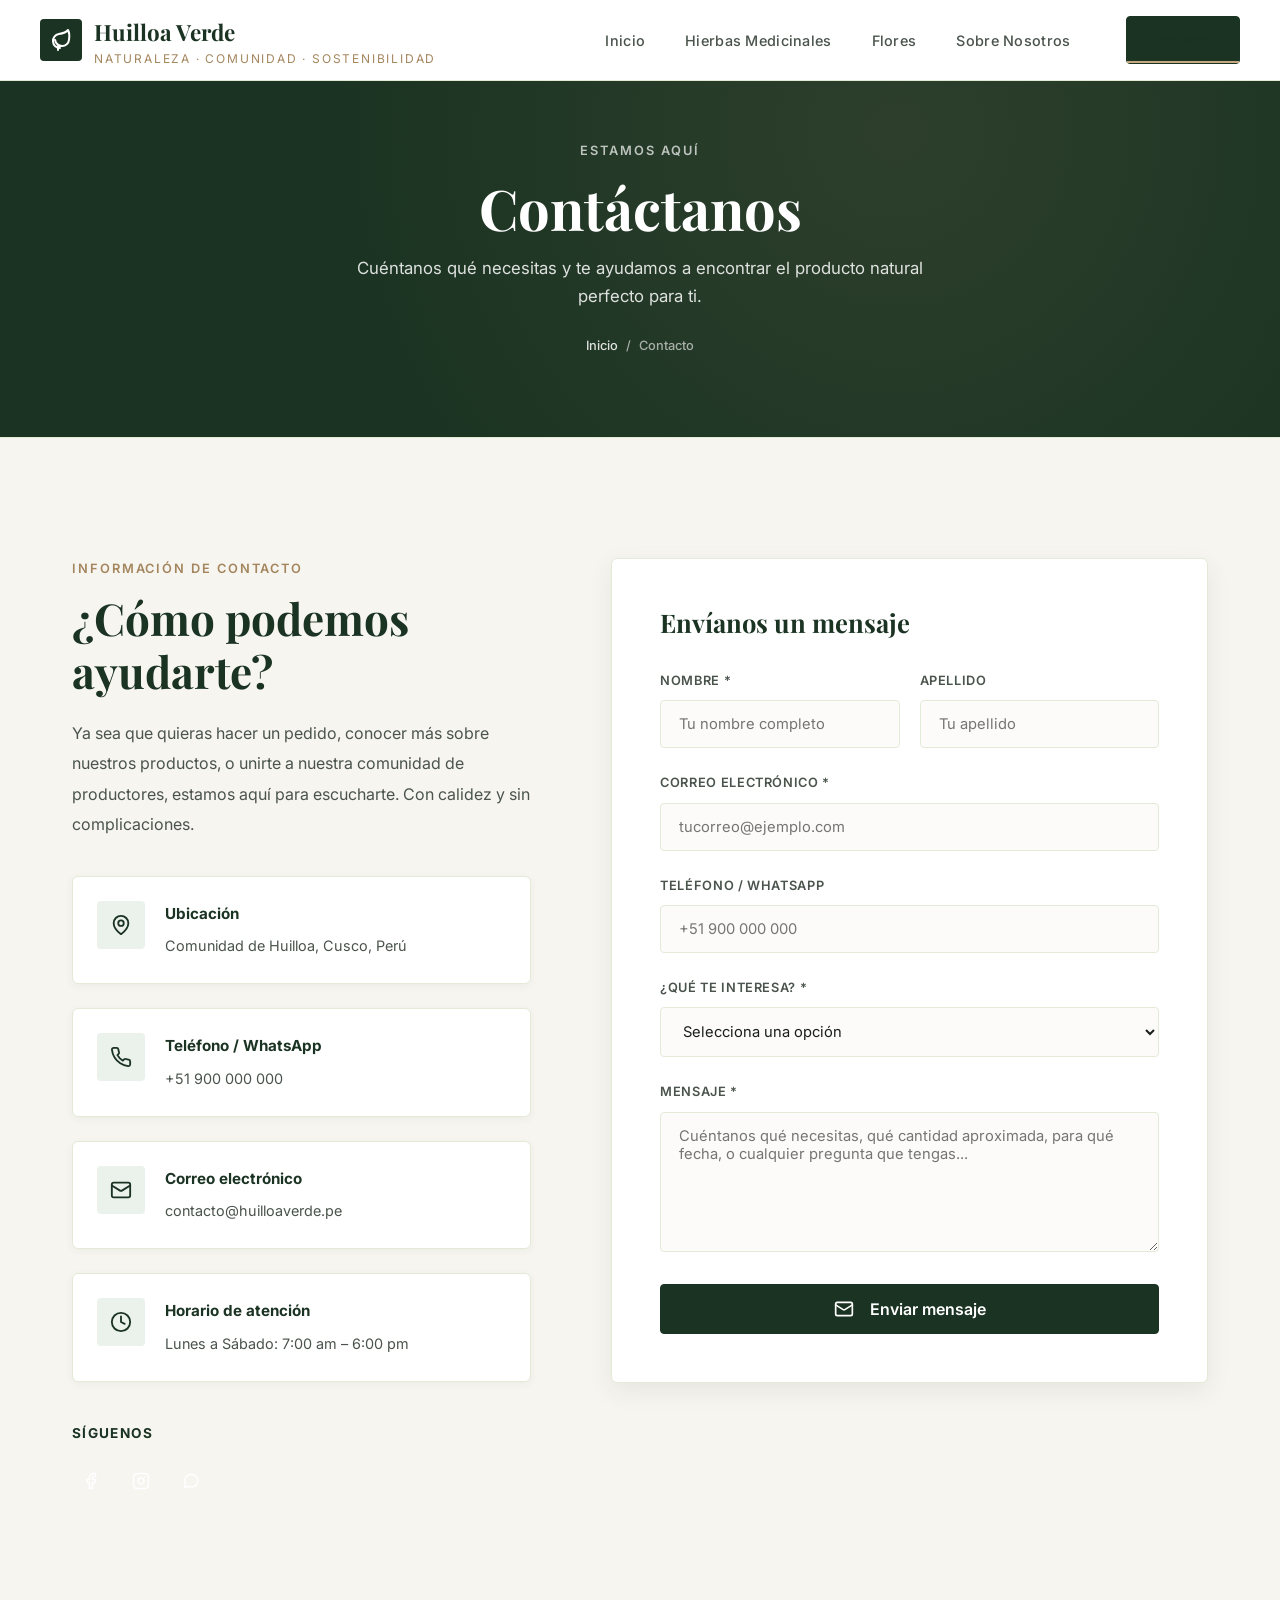
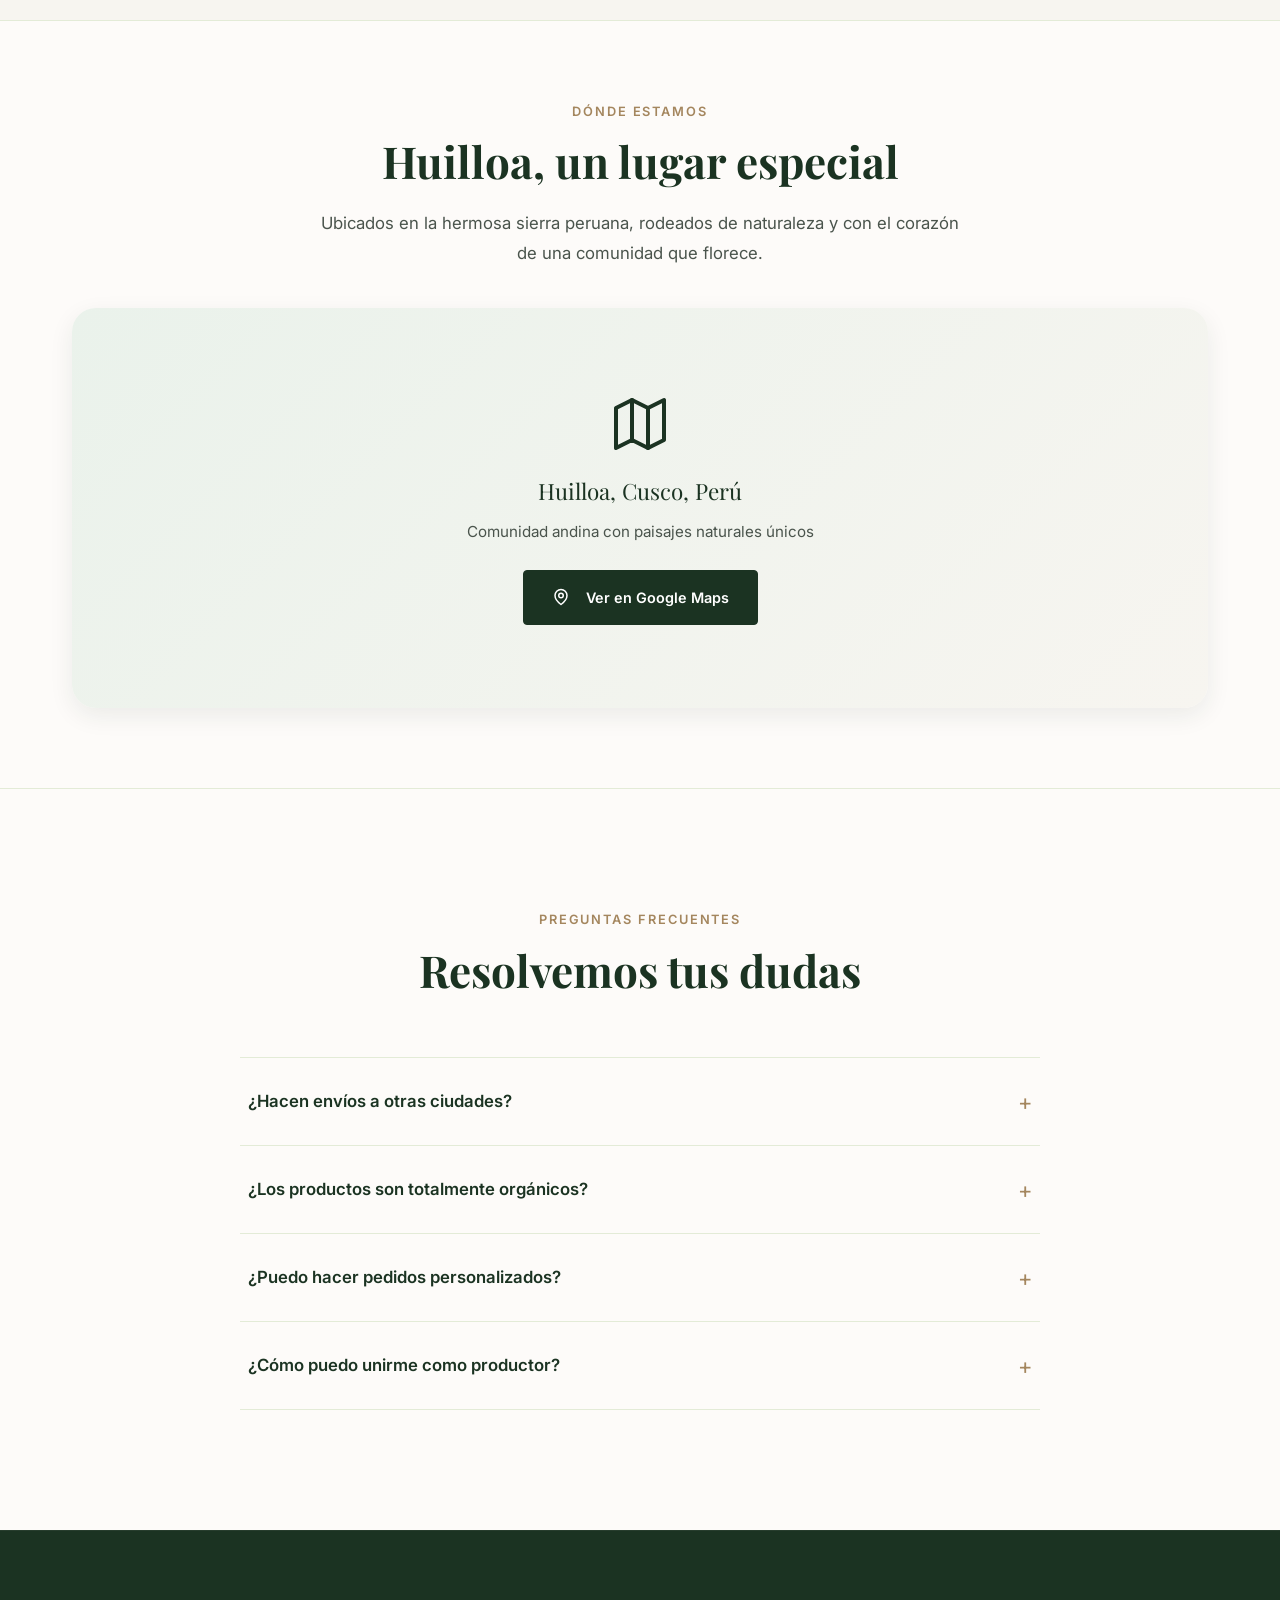
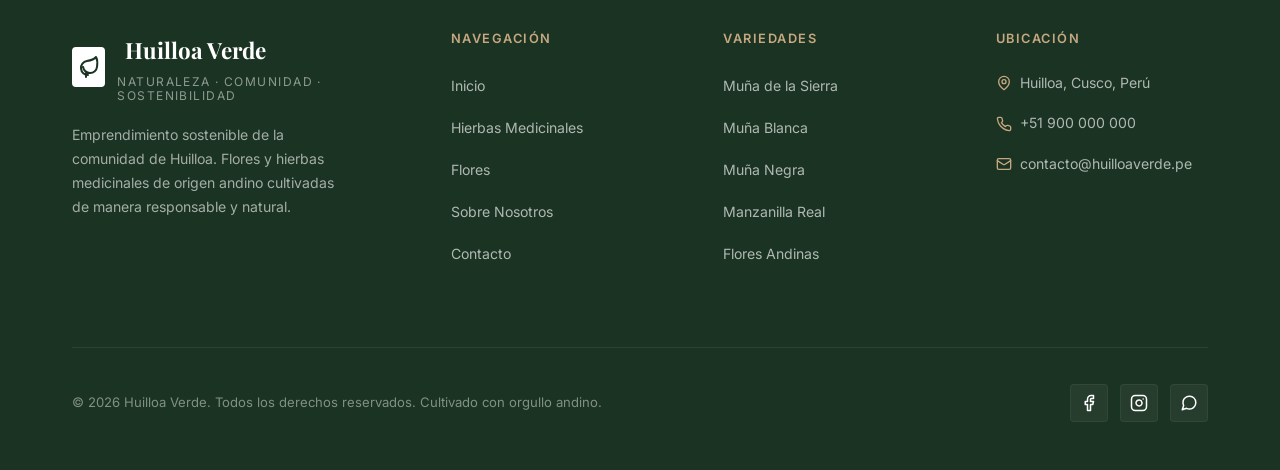
==== commit 17327a03: "Refactorización profesional: limpieza de código duplicado, corrección de errores HTML y CSS, unifica" ====
--- a/contacto.html
+++ b/contacto.html
@@ -6,27 +6,7 @@
   <meta name="description" content="Contáctanos en Huilloa Verde. Realiza tu pedido de hierbas medicinales y flores frescas de la comunidad de Huilloa, Perú.">
   <title>Contacto | Huilloa Verde</title>
   <link rel="stylesheet" href="css/styles.css">
-  <link rel="icon" href="data:image/svg+xml,<svg xmlns='http://www.w3.org/2000/svg' viewBox='0 0 24 24' fill='none' stroke='%231b3322' stroke-width='2' stroke-linecap='round' stroke-linejoin='round'><path d='M11 20A7 7 0 0 1 9.8 6.1C15.5 5 17 4.48 19 2c1 2 2 3.5 1 9.8a7 7 0 0 1-13.9.2'></path><path d='M9 22v-4h4'></path></svg>'>
-  <style>
-    .toast {
-      position: fixed;
-      bottom: 32px; right: 32px;
-      background: var(--green-dark);
-      color: white;
-      padding: 16px 24px;
-      border-radius: var(--radius-sm);
-      box-shadow: var(--shadow-lg);
-      font-weight: 700;
-      z-index: 9999;
-      transform: translateY(100px);
-      opacity: 0;
-      transition: all .4s cubic-bezier(.4,0,.2,1);
-      display: flex;
-      align-items: center;
-      gap: 12px;
-    }
-    .toast.show { transform: translateY(0); opacity: 1; }
-  </style>
+  <link rel="icon" href="data:image/svg+xml,<svg xmlns='http://www.w3.org/2000/svg' viewBox='0 0 24 24' fill='none' stroke='%231b3322' stroke-width='2' stroke-linecap='round' stroke-linejoin='round'><path d='M11 20A7 7 0 0 1 9.8 6.1C15.5 5 17 4.48 19 2c1 2 2 3.5 1 9.8a7 7 0 0 1-13.9.2'></path><path d='M9 22v-4h4'></path></svg>">
 </head>
 <body>
 
--- a/css/styles.css
+++ b/css/styles.css
@@ -1130,3 +1130,98 @@
   color: var(--green-dark);
   margin: 0 auto;
 }
+
+/* ---- MASONRY GALLERY (flores.html) ---- */
+.gallery-masonry {
+  columns: 3;
+  column-gap: 20px;
+  margin-top: 60px;
+}
+.masonry-item {
+  break-inside: avoid;
+  margin-bottom: 20px;
+  border-radius: var(--radius-md);
+  overflow: hidden;
+  position: relative;
+  cursor: pointer;
+  box-shadow: var(--shadow-sm);
+  transition: var(--transition);
+}
+.masonry-item:hover { transform: scale(1.02); box-shadow: var(--shadow-md); }
+.masonry-item img { width: 100%; display: block; transition: transform .5s ease; }
+.masonry-item:hover img { transform: scale(1.06); }
+.masonry-overlay {
+  position: absolute;
+  bottom: 0; left: 0; right: 0;
+  background: linear-gradient(to top, rgba(45,90,39,.85) 0%, transparent 70%);
+  padding: 24px 20px 20px;
+  transform: translateY(10px);
+  opacity: 0;
+  transition: var(--transition);
+}
+.masonry-item:hover .masonry-overlay { opacity: 1; transform: translateY(0); }
+.masonry-overlay h3 { color: white; font-size: 1.1rem; margin-bottom: 4px; }
+.masonry-overlay p { color: rgba(255,255,255,.8); font-size: .82rem; }
+
+/* ---- TOAST NOTIFICATION (contacto.html) ---- */
+.toast {
+  position: fixed;
+  bottom: 32px; right: 32px;
+  background: var(--green-dark);
+  color: white;
+  padding: 16px 24px;
+  border-radius: var(--radius-sm);
+  box-shadow: var(--shadow-lg);
+  font-weight: 700;
+  z-index: 9999;
+  transform: translateY(100px);
+  opacity: 0;
+  transition: all .4s cubic-bezier(.4,0,.2,1);
+  display: flex;
+  align-items: center;
+  gap: 12px;
+}
+.toast.show { transform: translateY(0); opacity: 1; }
+
+/* ---- RESPONSIVE MASONRY ---- */
+@media (max-width: 768px) {
+  .gallery-masonry { columns: 2; }
+}
+@media (max-width: 480px) {
+  .gallery-masonry { columns: 1; }
+}
+
+/* ---- CTA DARK SECTION (flores.html, hierbas.html) ---- */
+.cta-dark {
+  padding: 100px 0;
+  background: var(--green-dark);
+  position: relative;
+  overflow: hidden;
+}
+.cta-dark-overlay {
+  position: absolute;
+  inset: 0;
+  background: radial-gradient(circle at 30% 70%, rgba(197,168,128,.15) 0%, transparent 60%);
+  pointer-events: none;
+}
+.cta-dark-inner {
+  position: relative;
+  z-index: 1;
+}
+.cta-dark h2 {
+  color: var(--white);
+  font-size: clamp(1.8rem, 3.5vw, 2.8rem);
+  margin-bottom: 16px;
+}
+.cta-dark p {
+  color: rgba(255,255,255,.85);
+  max-width: 520px;
+  margin: 0 auto 40px;
+  line-height: 1.8;
+}
+.cta-dark-actions {
+  display: flex;
+  gap: 16px;
+  justify-content: center;
+  flex-wrap: wrap;
+}
